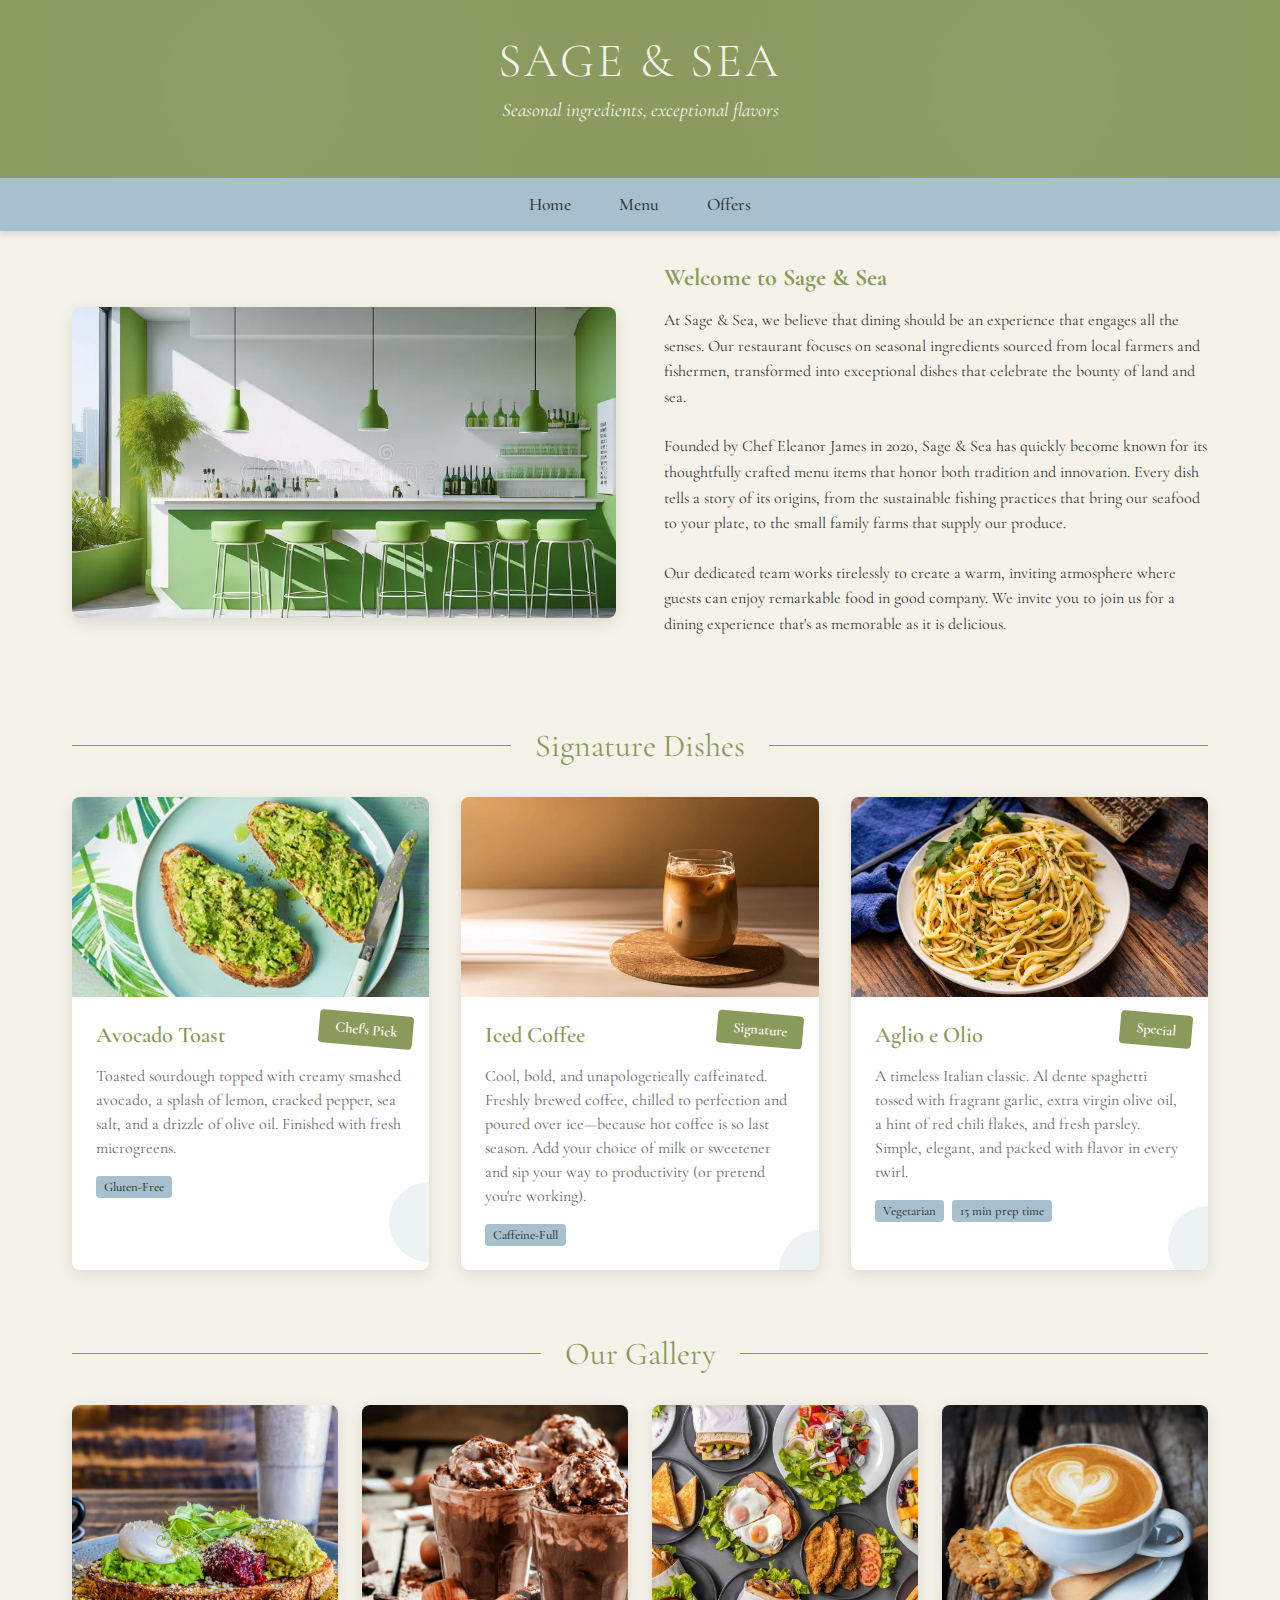
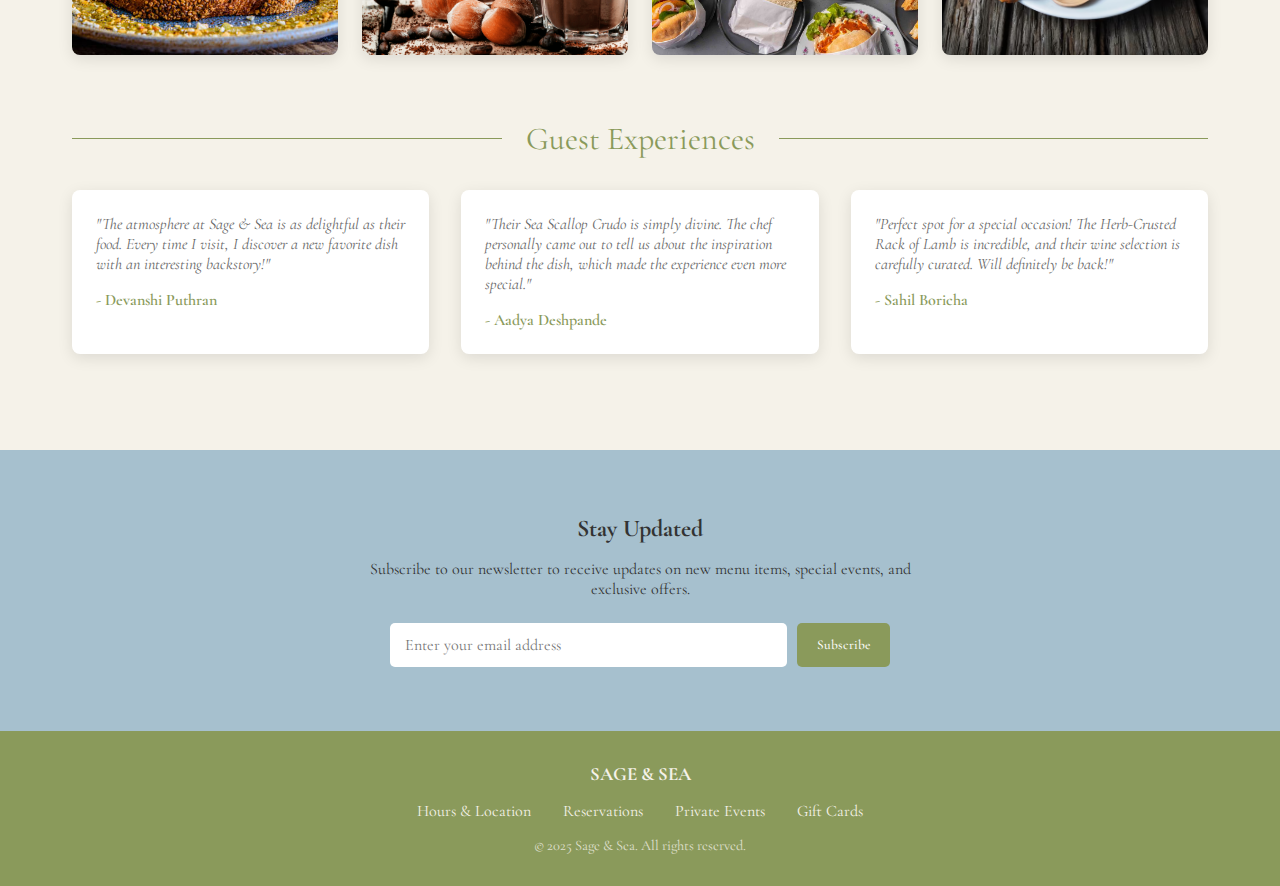
==== index.html @ 79f6adf0 "changed file structure to host efficiently" ====
<!DOCTYPE html>
<html lang="en">
<head>
    <meta charset="UTF-8">
    <meta name="viewport" content="width=device-width, initial-scale=1.0">
    <title>Sage & Sea - Seasonal ingredients, exceptional flavors</title>
    <LINK rel="stylesheet" href="index-styles.css">
    <link href="https://cdnjs.cloudflare.com/ajax/libs/font-awesome/6.0.0-beta3/css/all.min.css" rel="stylesheet">
    <link href="https://fonts.googleapis.com/css2?family=Cormorant+Garamond:wght@300;400;500;600;700&display=swap" rel="stylesheet">
</head>
<body>
    <header>
        <div class="header-bg"></div>
        <div class="header-content">
            <h1>SAGE & SEA</h1>
            <p class="tagline">Seasonal ingredients, exceptional flavors</p>
        </div>
    </header>
   
    <nav>
        <ul class="nav-links">
            <li><a href="index.html">Home</a></li>
            <li><a href="/menu/menu.html">Menu</a></li>
            <li><a href="/offers/offers.html">Offers</a></li>
        </ul>
    </nav>
   
    <div class="container">
        <div class="section">
            <div class="about-content">
                <div class="about-img">
                    <img src="/assets/cafe-image.webp" alt="Cafe Interior">
                </div>
                <div class="about-text">
                    <h2 style="color: var(--sage-green); margin-bottom: 1rem;">Welcome to Sage & Sea</h2>
                    <p>At Sage & Sea, we believe that dining should be an experience that engages all the senses. Our restaurant focuses on seasonal ingredients sourced from local farmers and fishermen, transformed into exceptional dishes that celebrate the bounty of land and sea.</p>
                    <p>Founded by Chef Eleanor James in 2020, Sage & Sea has quickly become known for its thoughtfully crafted menu items that honor both tradition and innovation. Every dish tells a story of its origins, from the sustainable fishing practices that bring our seafood to your plate, to the small family farms that supply our produce.</p>
                    <p>Our dedicated team works tirelessly to create a warm, inviting atmosphere where guests can enjoy remarkable food in good company. We invite you to join us for a dining experience that's as memorable as it is delicious.</p>
                </div>
            </div>
        </div>
        
        <div class="section">
            <div class="section-title">
                <h2>Signature Dishes</h2>
            </div>
            <div class="menu-items">
                <div class="menu-card">
                    <div class="card-image">
                        <img src="/assets/avocado-toast.png" alt="Avocado Toast">
                    </div>
                    <div class="card-body">
                        <div class="featured-badge">Chef's Pick</div>
                        <div class="card-title">
                            <span class="dish-name">Avocado Toast</span>
                            <span class="price">$22</span>
                        </div>
                        <p class="card-description">Toasted sourdough topped with creamy smashed avocado, a splash of lemon, cracked pepper, sea salt, and a drizzle of olive oil. Finished with fresh microgreens.</p>
                        <div class="dietary-info">
                            <span class="tag">Gluten-Free</span>
                        </div>
                        <div class="accent-pattern"></div>
                    </div>
                </div>
                
                <div class="menu-card">
                    <div class="card-image">
                        <img src="/assets/iced-coffee.webp" alt="Iced Coffee">
                    </div>
                    <div class="card-body">
                        <div class="featured-badge">Signature</div>
                        <div class="card-title">
                            <span class="dish-name">Iced Coffee</span>
                            <span class="price">$42</span>
                        </div>
                        <p class="card-description">Cool, bold, and unapologetically caffeinated. Freshly brewed coffee, chilled to perfection and poured over ice—because hot coffee is so last season. Add your choice of milk or sweetener and sip your way to productivity (or pretend you're working).</p>
                        <div class="dietary-info">
                            <span class="tag">Caffeine-Full</span>
                        </div>
                        <div class="accent-pattern"></div>
                    </div>
                </div>
                
                <div class="menu-card">
                    <div class="card-image">
                        <img src="/assets/aglio-e-olio.jpg" alt="Aglio e Olio">
                    </div>
                    <div class="card-body">
                        <div class="featured-badge">Special</div>
                        <div class="card-title">
                            <span class="dish-name">Aglio e Olio</span>
                            <span class="price">$16</span>
                        </div>
                        <p class="card-description">A timeless Italian classic. Al dente spaghetti tossed with fragrant garlic, extra virgin olive oil, a hint of red chili flakes, and fresh parsley. Simple, elegant, and packed with flavor in every twirl.</p>
                        <div class="dietary-info">
                            <span class="tag">Vegetarian</span>
                            <span class="tag">15 min prep time</span>
                        </div>
                        <div class="accent-pattern"></div>
                    </div>
                </div>
            </div>
        </div>
        
        <div class="section">
            <div class="section-title">
                <h2>Our Gallery</h2>
            </div>
            <div class="gallery-grid">
                <div class="gallery-item">
                    <img src="/assets/gallery-image-1.jpg" alt="Gallery Image 1">
                </div>
                <div class="gallery-item">
                    <img src="/assets/gallery-image-2.png" alt="Gallery Image 2">
                </div>
                <div class="gallery-item">
                    <img src="/assets/gallery-image-3.jpeg" alt="Gallery Image 3">
                </div>
                <div class="gallery-item">
                    <img src="/assets/gallery-image-4.avif" alt="Gallery Image 4">
                </div>
            </div>
        </div>
        
        <div class="section">
            <div class="section-title">
                <h2>Guest Experiences</h2>
            </div>
            <div class="testimonial-grid">
                <div class="testimonial-card">
                    <p class="testimonial-text">"The atmosphere at Sage & Sea is as delightful as their food. Every time I visit, I discover a new favorite dish with an interesting backstory!"</p>
                    <p class="testimonial-author">- Devanshi Puthran</p>
                </div>
                <div class="testimonial-card">
                    <p class="testimonial-text">"Their Sea Scallop Crudo is simply divine. The chef personally came out to tell us about the inspiration behind the dish, which made the experience even more special."</p>
                    <p class="testimonial-author">- Aadya Deshpande</p>
                </div>
                <div class="testimonial-card">
                    <p class="testimonial-text">"Perfect spot for a special occasion! The Herb-Crusted Rack of Lamb is incredible, and their wine selection is carefully curated. Will definitely be back!"</p>
                    <p class="testimonial-author">- Sahil Boricha</p>
                </div>
            </div>
        </div>
    </div>
    
    <section class="newsletter">
        <div class="container">
            <h2>Stay Updated</h2>
            <p>Subscribe to our newsletter to receive updates on new menu items, special events, and exclusive offers.</p>
            <form class="newsletter-form">
                <input type="email" placeholder="Enter your email address">
                <button type="submit" class="btn">Subscribe</button>
            </form>
        </div>
    </section>
   
    <footer>
        <div class="footer-content">
            <h3>SAGE & SEA</h3>
            <ul class="footer-links">
                <li><a href="#">Hours & Location</a></li>
                <li><a href="#">Reservations</a></li>
                <li><a href="#">Private Events</a></li>
                <li><a href="#">Gift Cards</a></li>
            </ul>
            <p class="copyright">© 2025 Sage & Sea. All rights reserved.</p>
        </div>
    </footer>
</body>
</html>
---- index-styles.css ----
:root {
    --sage-green: #8a9a5b;
    --pastel-blue: #a6c0ce;
    --beige: #f5f2e9;
    --dark-text: #333333;
    --light-text: #f5f2e9;
}

* {
    margin: 0;
    padding: 0;
    box-sizing: border-box;
    font-family: 'Cormorant Garamond', serif;
}

body {
    background-color: var(--beige);
    color: var(--dark-text);
    padding: 0;
    margin: 0;
}

header {
    background-color: var(--sage-green);
    padding: 2rem;
    text-align: center;
    color: var(--light-text);
    position: relative;
    overflow: hidden;
}

.header-content {
    position: relative;
    z-index: 2;
}

.header-bg {
    position: absolute;
    top: 0;
    left: 0;
    width: 100%;
    height: 100%;
    opacity: 0.1;
    z-index: 1;
    background:
        radial-gradient(circle at 20% 50%, var(--pastel-blue) 0%, transparent 50%),
        radial-gradient(circle at 80% 50%, var(--pastel-blue) 0%, transparent 50%);
}

h1 {
    font-size: 3rem;
    font-weight: 300;
    margin-bottom: 0.5rem;
    letter-spacing: 3px;
}

.tagline {
    font-style: italic;
    font-size: 1.2rem;
    margin-bottom: 1.5rem;
}

nav {
    background-color: var(--pastel-blue);
    padding: 1rem;
    text-align: center;
    box-shadow: 0 4px 6px rgba(0, 0, 0, 0.1);
}

.nav-links {
    display: flex;
    justify-content: center;
    list-style: none;
}

.nav-links li {
    margin: 0 1.5rem;
}

.nav-links a {
    text-decoration: none;
    color: var(--dark-text);
    font-size: 1.1rem;
    font-weight: 500;
    position: relative;
    transition: all 0.3s ease;
}

.nav-links a:after {
    content: '';
    position: absolute;
    width: 0;
    height: 2px;
    bottom: -5px;
    left: 0;
    background-color: var(--sage-green);
    transition: width 0.3s ease;
}

.nav-links a:hover:after {
    width: 100%;
}

.container {
    max-width: 1200px;
    margin: 0 auto;
    padding: 2rem;
}

.section {
    margin-bottom: 4rem;
}

.section-title {
    text-align: center;
    margin-bottom: 2rem;
    position: relative;
}

.section-title h2 {
    display: inline-block;
    background-color: var(--beige);
    padding: 0 1.5rem;
    position: relative;
    z-index: 1;
    font-weight: 400;
    font-size: 2rem;
    color: var(--sage-green);
}

.section-title:after {
    content: '';
    position: absolute;
    left: 0;
    top: 50%;
    width: 100%;
    height: 1px;
    background-color: var(--sage-green);
    z-index: 0;
}

.menu-items {
    display: grid;
    grid-template-columns: repeat(auto-fill, minmax(350px, 1fr));
    gap: 2rem;
}

.menu-card {
    background-color: white;
    border-radius: 8px;
    overflow: hidden;
    box-shadow: 0 4px 15px rgba(0, 0, 0, 0.1);
    transition: transform 0.3s ease, box-shadow 0.3s ease;
}

.menu-card:hover {
    transform: translateY(-5px);
    box-shadow: 0 10px 25px rgba(0, 0, 0, 0.15);
}

.card-image {
    height: 200px;
    overflow: hidden;
    position: relative;
}

.card-image img {
    width: 100%;
    height: 100%;
    object-fit: cover;
    transition: transform 0.5s ease;
}

.menu-card:hover .card-image img {
    transform: scale(1.05);
}

.card-body {
    padding: 1.5rem;
    position: relative;
}

.card-title {
    display: flex;
    justify-content: space-between;
    align-items: center;
    margin-bottom: 1rem;
}

.dish-name {
    font-size: 1.4rem;
    font-weight: 600;
    color: var(--sage-green);
}

.price {
    font-size: 1.3rem;
    font-weight: 600;
    color: var(--dark-text);
}

.card-description {
    font-size: 1rem;
    line-height: 1.5;
    color: #666;
    margin-bottom: 1rem;
}

.dietary-info {
    display: flex;
    gap: 0.5rem;
    font-size: 0.8rem;
}

.tag {
    background-color: var(--pastel-blue);
    color: var(--dark-text);
    padding: 0.2rem 0.5rem;
    border-radius: 4px;
    font-weight: 500;
}

.featured-badge {
    position: absolute;
    top: 1rem;
    right: 1rem;
    background-color: var(--sage-green);
    color: white;
    padding: 0.5rem 1rem;
    border-radius: 4px;
    font-size: 0.9rem;
    font-weight: 600;
    transform: rotate(5deg);
}

.accent-pattern {
    position: absolute;
    width: 80px;
    height: 80px;
    bottom: -40px;
    right: -40px;
    border-radius: 50%;
    background-color: rgba(166, 192, 206, 0.2);
    z-index: 0;
}

.about-content {
    display: flex;
    align-items: center;
    gap: 3rem;
    margin-bottom: 3rem;
}

.about-img {
    flex: 1;
    border-radius: 8px;
    overflow: hidden;
    box-shadow: 0 5px 15px rgba(0, 0, 0, 0.1);
}

.about-img img {
    width: 100%;
    height: auto;
    display: block;
}

.about-text {
    flex: 1;
}

.about-text p {
    margin-bottom: 1.5rem;
    color: var(--dark-text);
    line-height: 1.6;
}

.gallery-grid {
    display: grid;
    grid-template-columns: repeat(auto-fill, minmax(250px, 1fr));
    gap: 1.5rem;
}

.gallery-item {
    height: 250px;
    border-radius: 8px;
    overflow: hidden;
    position: relative;
    box-shadow: 0 4px 15px rgba(0, 0, 0, 0.1);
}

.gallery-item img {
    width: 100%;
    height: 100%;
    object-fit: cover;
    transition: transform 0.5s;
}

.gallery-item:hover img {
    transform: scale(1.1);
}

.testimonials {
    padding: 2rem 0;
    background-color: var(--beige);
}

.testimonial-grid {
    display: grid;
    grid-template-columns: repeat(auto-fit, minmax(300px, 1fr));
    gap: 2rem;
}

.testimonial-card {
    background-color: white;
    border-radius: 8px;
    padding: 1.5rem;
    box-shadow: 0 4px 15px rgba(0, 0, 0, 0.1);
}

.testimonial-text {
    font-style: italic;
    margin-bottom: 1rem;
    color: #666;
}

.testimonial-author {
    font-weight: 600;
    color: var(--sage-green);
}

.newsletter {
    padding: 2rem 0;
    background-color: var(--pastel-blue);
    text-align: center;
}

.newsletter h2 {
    color: var(--dark-text);
    margin-bottom: 1rem;
}

.newsletter p {
    color: var(--dark-text);
    margin-bottom: 1.5rem;
    max-width: 600px;
    margin-left: auto;
    margin-right: auto;
}

.newsletter-form {
    max-width: 500px;
    margin: 0 auto;
    display: flex;
    gap: 10px;
}

.newsletter-form input {
    flex: 1;
    padding: 12px 15px;
    border: none;
    border-radius: 5px;
    font-size: 1rem;
}

.btn {
    display: inline-block;
    background-color: var(--sage-green);
    color: white;
    padding: 12px 20px;
    border: none;
    border-radius: 5px;
    text-decoration: none;
    font-weight: 500;
    cursor: pointer;
    transition: background-color 0.3s;
}

.btn:hover {
    background-color: #798c4a;
}

footer {
    background-color: var(--sage-green);
    color: var(--light-text);
    padding: 2rem 0;
    text-align: center;
}

.footer-content {
    max-width: 800px;
    margin: 0 auto;
}

.footer-links {
    display: flex;
    justify-content: center;
    list-style: none;
    margin: 1rem 0;
}

.footer-links li {
    margin: 0 1rem;
}

.footer-links a {
    color: var(--light-text);
    text-decoration: none;
}

.copyright {
    margin-top: 1rem;
    font-size: 0.9rem;
    opacity: 0.8;
}

@media (max-width: 768px) {
    .menu-items {
        grid-template-columns: 1fr;
    }
   
    .nav-links {
        flex-direction: column;
        gap: 1rem;
    }
   
    .nav-links li {
        margin: 0;
    }
   
    h1 {
        font-size: 2.5rem;
    }
    
    .about-content {
        flex-direction: column;
    }
}
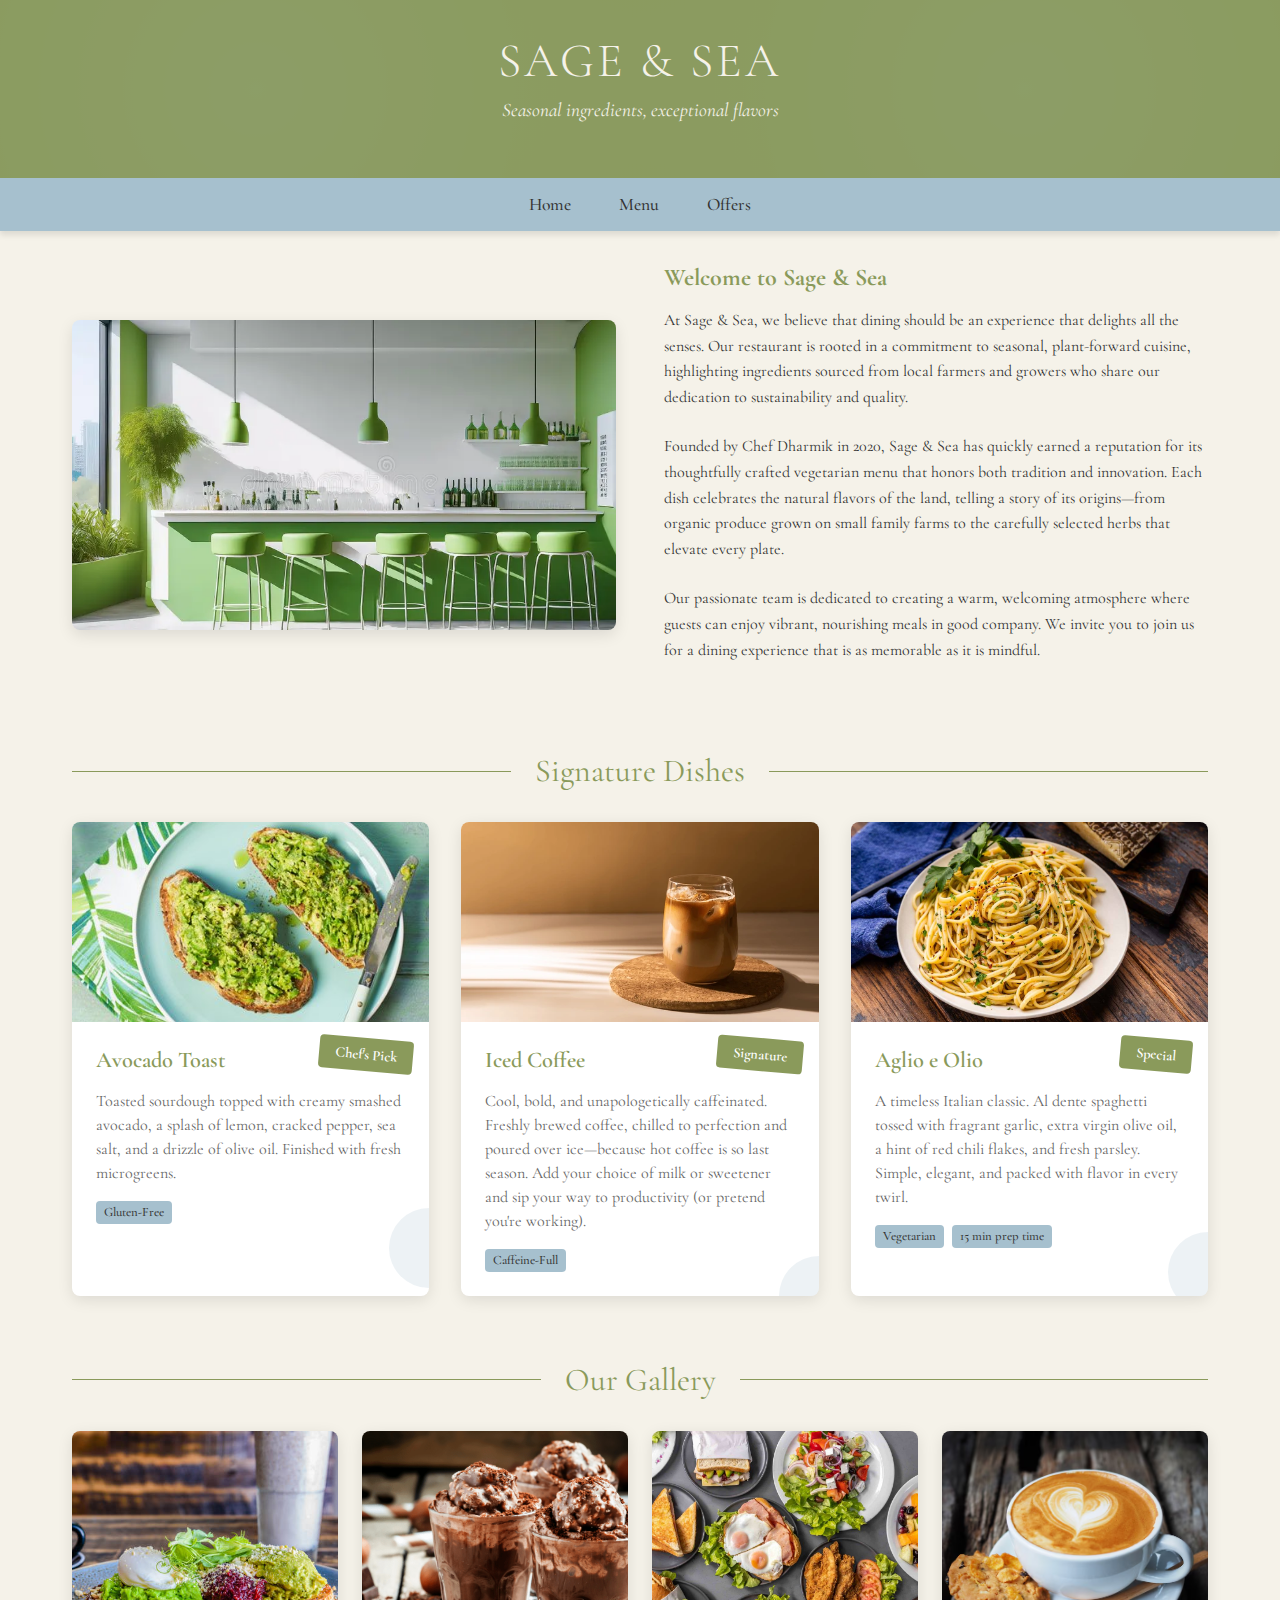
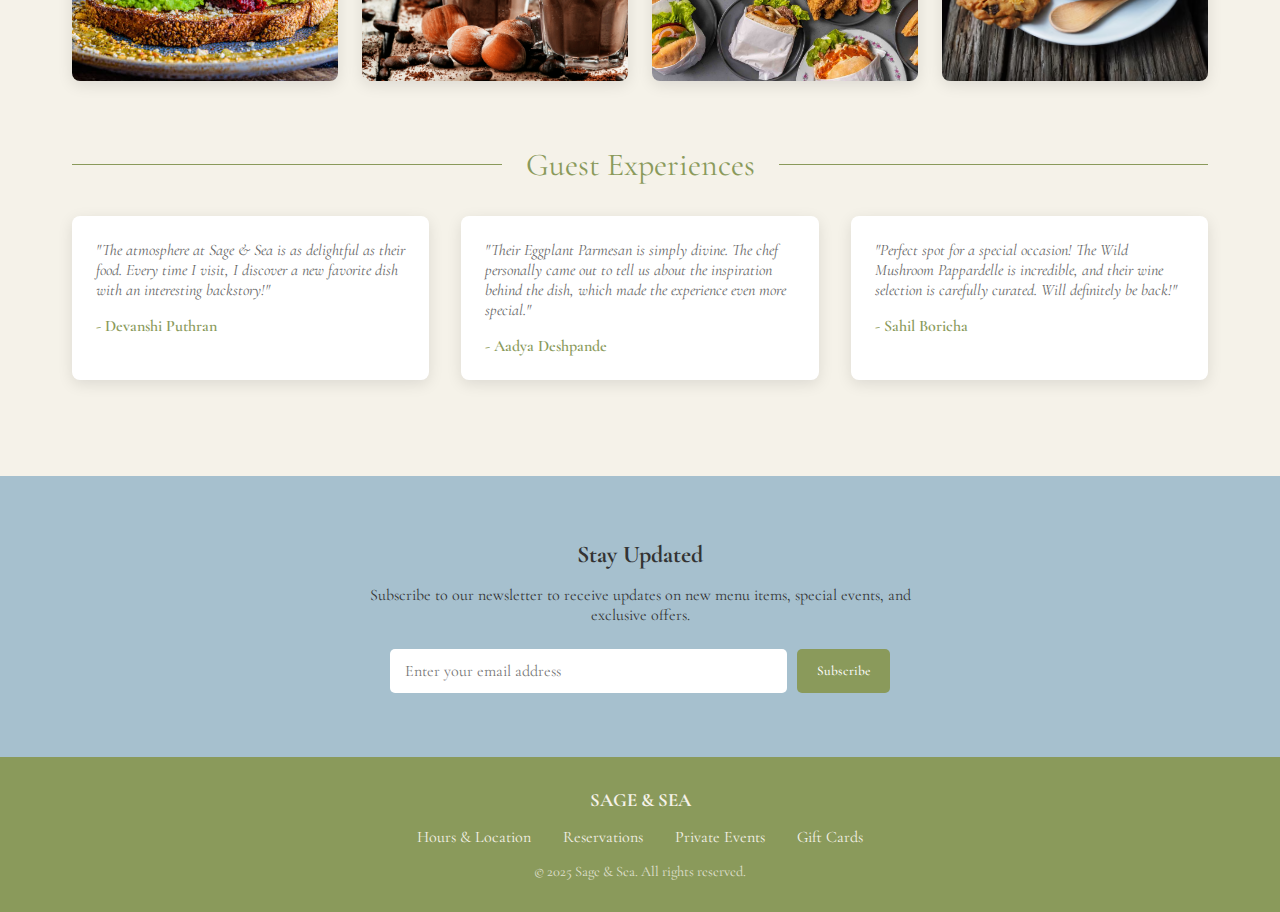
==== commit ec70bdba: "changed some minor details" ====
--- a/index.html
+++ b/index.html
@@ -33,9 +33,9 @@
                 </div>
                 <div class="about-text">
                     <h2 style="color: var(--sage-green); margin-bottom: 1rem;">Welcome to Sage & Sea</h2>
-                    <p>At Sage & Sea, we believe that dining should be an experience that engages all the senses. Our restaurant focuses on seasonal ingredients sourced from local farmers and fishermen, transformed into exceptional dishes that celebrate the bounty of land and sea.</p>
-                    <p>Founded by Chef Eleanor James in 2020, Sage & Sea has quickly become known for its thoughtfully crafted menu items that honor both tradition and innovation. Every dish tells a story of its origins, from the sustainable fishing practices that bring our seafood to your plate, to the small family farms that supply our produce.</p>
-                    <p>Our dedicated team works tirelessly to create a warm, inviting atmosphere where guests can enjoy remarkable food in good company. We invite you to join us for a dining experience that's as memorable as it is delicious.</p>
+                    <p>At Sage & Sea, we believe that dining should be an experience that delights all the senses. Our restaurant is rooted in a commitment to seasonal, plant-forward cuisine, highlighting ingredients sourced from local farmers and growers who share our dedication to sustainability and quality.</p>
+                    <p>Founded by Chef Dharmik in 2020, Sage & Sea has quickly earned a reputation for its thoughtfully crafted vegetarian menu that honors both tradition and innovation. Each dish celebrates the natural flavors of the land, telling a story of its origins—from organic produce grown on small family farms to the carefully selected herbs that elevate every plate.</p>
+                    <p>Our passionate team is dedicated to creating a warm, welcoming atmosphere where guests can enjoy vibrant, nourishing meals in good company. We invite you to join us for a dining experience that is as memorable as it is mindful.</p>
                 </div>
             </div>
         </div>
@@ -132,11 +132,11 @@
                     <p class="testimonial-author">- Devanshi Puthran</p>
                 </div>
                 <div class="testimonial-card">
-                    <p class="testimonial-text">"Their Sea Scallop Crudo is simply divine. The chef personally came out to tell us about the inspiration behind the dish, which made the experience even more special."</p>
+                    <p class="testimonial-text">"Their Eggplant Parmesan is simply divine. The chef personally came out to tell us about the inspiration behind the dish, which made the experience even more special."</p>
                     <p class="testimonial-author">- Aadya Deshpande</p>
                 </div>
                 <div class="testimonial-card">
-                    <p class="testimonial-text">"Perfect spot for a special occasion! The Herb-Crusted Rack of Lamb is incredible, and their wine selection is carefully curated. Will definitely be back!"</p>
+                    <p class="testimonial-text">"Perfect spot for a special occasion! The Wild Mushroom Pappardelle is incredible, and their wine selection is carefully curated. Will definitely be back!"</p>
                     <p class="testimonial-author">- Sahil Boricha</p>
                 </div>
             </div>
